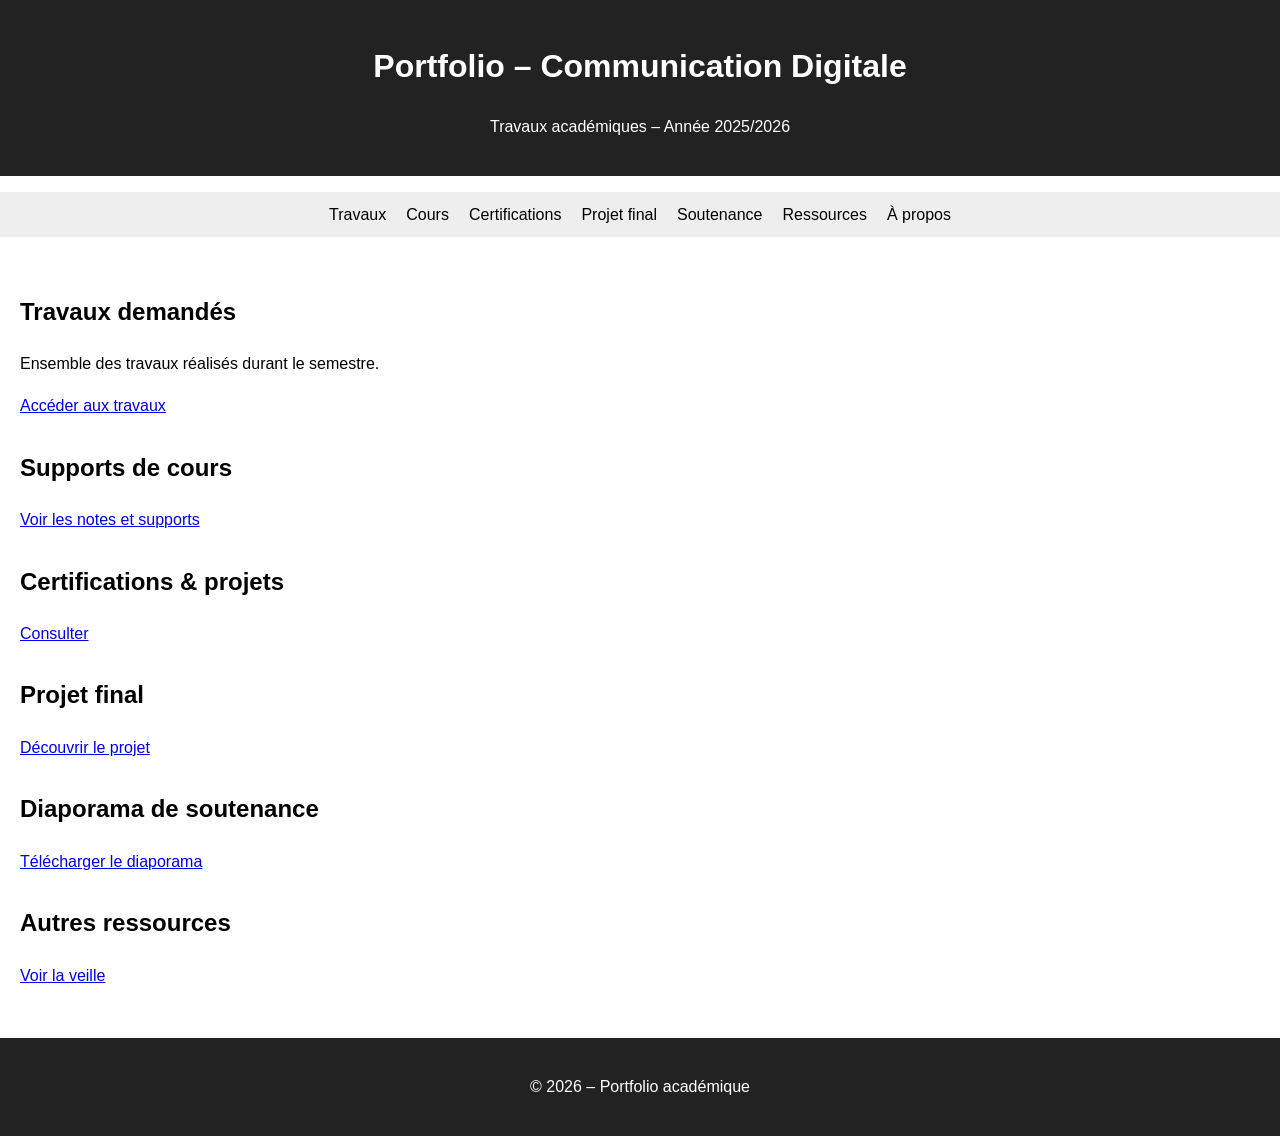
==== index.html @ 90d84c09 "Creation Portfolio" ====
<!DOCTYPE html>
<html lang="fr">
<head>
  <meta charset="UTF-8">
  <title>Portfolio – Communication Digitale</title>
  <link rel="stylesheet" href="css/style.css">
</head>
<body>

<header>
  <h1>Portfolio – Communication Digitale</h1>
  <p>Travaux académiques – Année 2025/2026</p>
</header>

<nav>
  <ul>
    <li><a href="#travaux">Travaux</a></li>
    <li><a href="#cours">Cours</a></li>
    <li><a href="#certifications">Certifications</a></li>
    <li><a href="#projet">Projet final</a></li>
    <li><a href="#soutenance">Soutenance</a></li>
    <li><a href="#ressources">Ressources</a></li>
    <li><a href="a-propos.html">À propos</a></li>
  </ul>
</nav>

<main>
  <section id="travaux">
    <h2>Travaux demandés</h2>
    <p>Ensemble des travaux réalisés durant le semestre.</p>
    <a href="travaux/">Accéder aux travaux</a>
  </section>

  <section id="cours">
    <h2>Supports de cours</h2>
    <a href="cours/">Voir les notes et supports</a>
  </section>

  <section id="certifications">
    <h2>Certifications & projets</h2>
    <a href="certifications/">Consulter</a>
  </section>

  <section id="projet">
    <h2>Projet final</h2>
    <a href="projet-final/description.html">Découvrir le projet</a>
  </section>

  <section id="soutenance">
    <h2>Diaporama de soutenance</h2>
    <a href="soutenance/diaporama.pdf">Télécharger le diaporama</a>
  </section>

  <section id="ressources">
    <h2>Autres ressources</h2>
    <a href="ressources/veille.md">Voir la veille</a>
  </section>
</main>

<footer>
  <p>© 2026 – Portfolio académique</p>
</footer>

<script src="js/main.js"></script>
</body>
</html>
---- css/style.css ----
body {
  font-family: Arial, sans-serif;
  margin: 0;
  line-height: 1.6;
}

header, footer {
  background: #222;
  color: #fff;
  text-align: center;
  padding: 20px;
}

nav ul {
  display: flex;
  justify-content: center;
  list-style: none;
  padding: 0;
  background: #eee;
}

nav ul li {
  margin: 10px;
}

nav ul li a {
  text-decoration: none;
  color: #000;
}

main {
  padding: 20px;
}

section {
  margin-bottom: 30px;
}
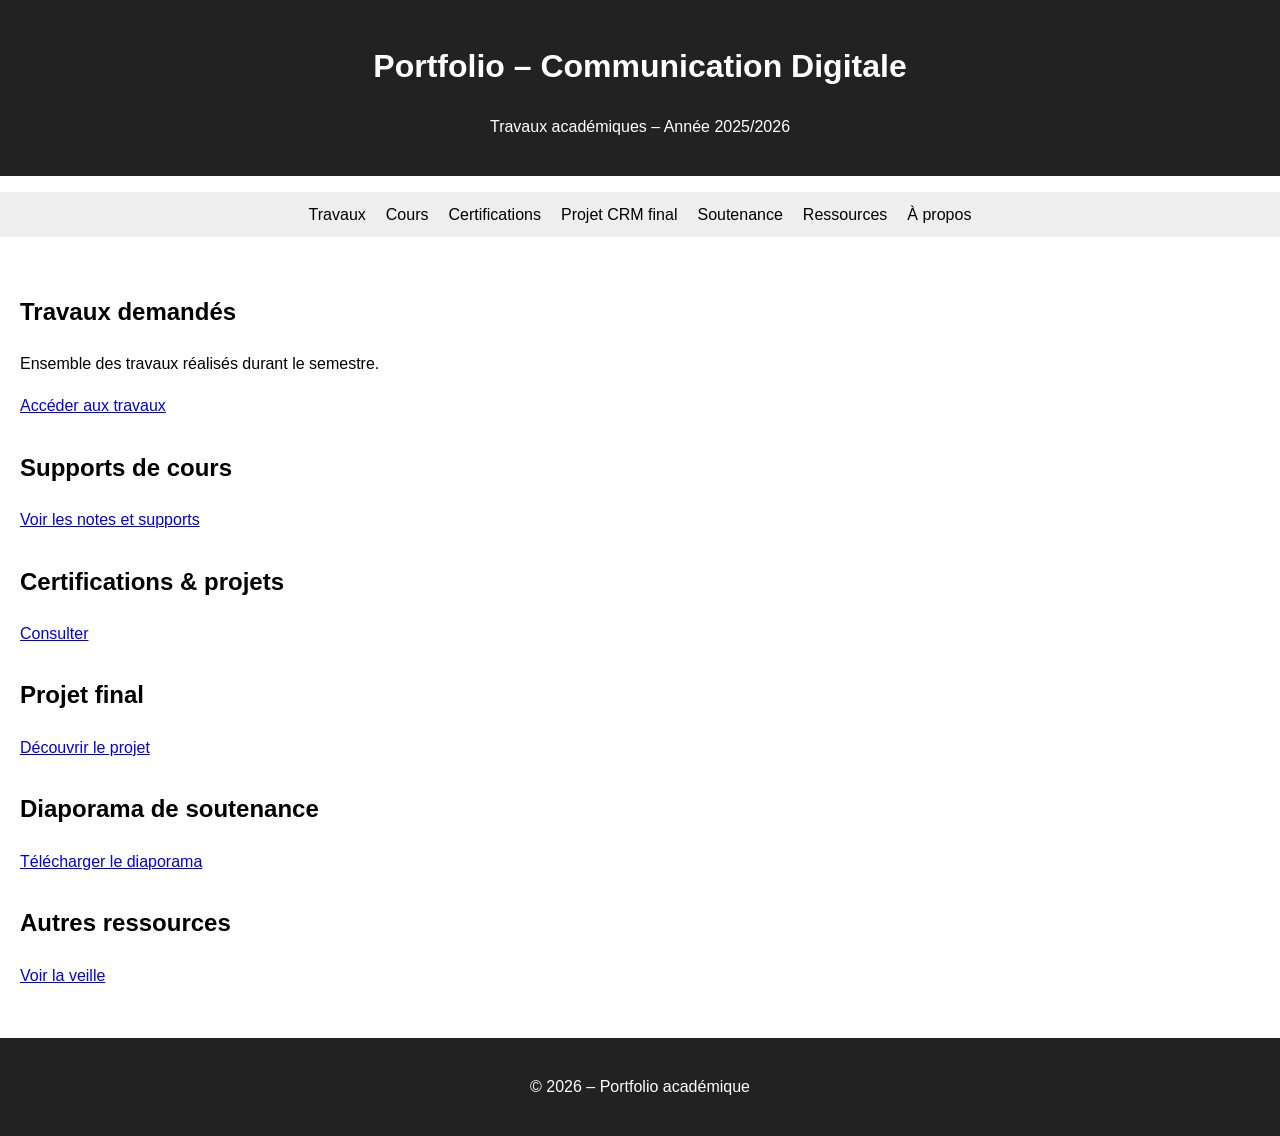
==== commit 714e86c0: "réglages" ====
--- a/index.html
+++ b/index.html
@@ -17,7 +17,7 @@
     <li><a href="#travaux">Travaux</a></li>
     <li><a href="#cours">Cours</a></li>
     <li><a href="#certifications">Certifications</a></li>
-    <li><a href="#projet">Projet final</a></li>
+    <li><a href="#projetCRM">Projet CRM final</a></li>
     <li><a href="#soutenance">Soutenance</a></li>
     <li><a href="#ressources">Ressources</a></li>
     <li><a href="a-propos.html">À propos</a></li>
@@ -43,7 +43,7 @@
 
   <section id="projet">
     <h2>Projet final</h2>
-    <a href="projet-final/description.html">Découvrir le projet</a>
+    <a href="projetCRM/">Découvrir le projet</a>
   </section>
 
   <section id="soutenance">
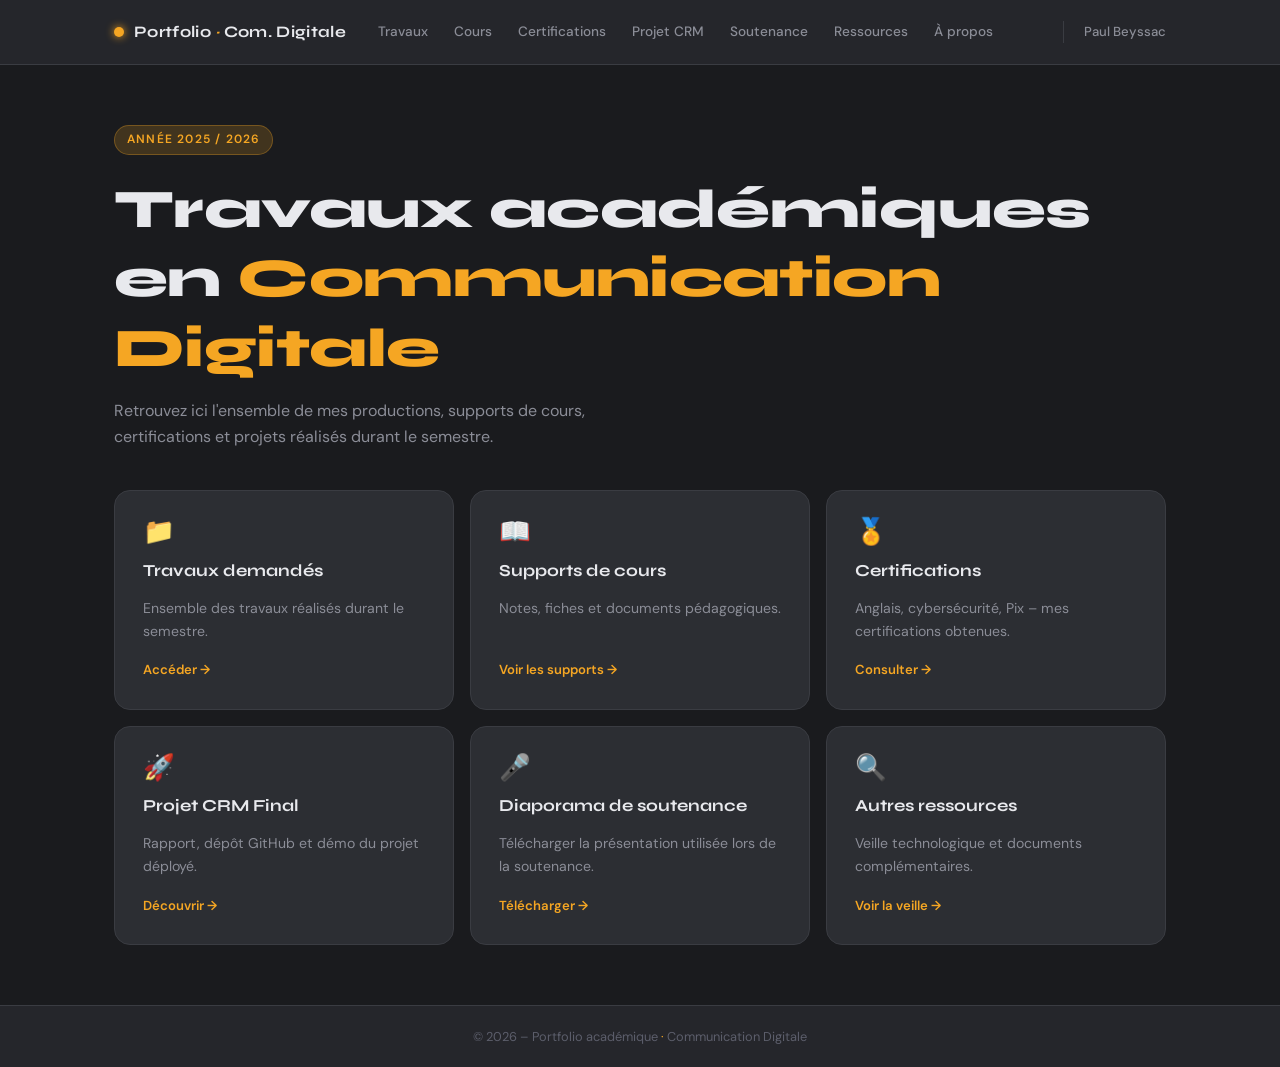
==== commit 1c253583: "Modernisation graphique" ====
--- a/index.html
+++ b/index.html
@@ -2,65 +2,91 @@
 <html lang="fr">
 <head>
   <meta charset="UTF-8">
+  <meta name="viewport" content="width=device-width, initial-scale=1.0">
   <title>Portfolio – Communication Digitale</title>
   <link rel="stylesheet" href="css/style.css">
 </head>
 <body>
 
 <header>
-  <h1>Portfolio – Communication Digitale</h1>
-  <p>Travaux académiques – Année 2025/2026</p>
+  <div class="header-inner">
+    <a href="index.html" class="header-brand">
+      <span class="logo-dot"></span>
+      <span>Portfolio <em style="color:var(--accent)">·</em> Com. Digitale</span>
+    </a>
+    <nav>
+      <ul>
+        <li><a href="travaux/">Travaux</a></li>
+        <li><a href="cours/">Cours</a></li>
+        <li><a href="certifications/">Certifications</a></li>
+        <li><a href="projetCRM/">Projet CRM</a></li>
+        <li><a href="soutenance/diaporama.pdf">Soutenance</a></li>
+        <li><a href="ressources/veille.md">Ressources</a></li>
+        <li><a href="a-propos.html">À propos</a></li>
+      </ul>
+    </nav>
+    <span class="header-name">Paul Beyssac</span>
+  </div>
 </header>
 
-<nav>
-  <ul>
-    <li><a href="#travaux">Travaux</a></li>
-    <li><a href="#cours">Cours</a></li>
-    <li><a href="#certifications">Certifications</a></li>
-    <li><a href="#projetCRM">Projet CRM final</a></li>
-    <li><a href="#soutenance">Soutenance</a></li>
-    <li><a href="#ressources">Ressources</a></li>
-    <li><a href="a-propos.html">À propos</a></li>
-  </ul>
-</nav>
-
 <main>
-  <section id="travaux">
-    <h2>Travaux demandés</h2>
-    <p>Ensemble des travaux réalisés durant le semestre.</p>
-    <a href="travaux/">Accéder aux travaux</a>
+  <section class="hero">
+    <span class="hero-tag">Année 2025 / 2026</span>
+    <h1>Travaux académiques<br>en <em>Communication Digitale</em></h1>
+    <p>Retrouvez ici l'ensemble de mes productions, supports de cours, certifications et projets réalisés durant le semestre.</p>
   </section>
 
-  <section id="cours">
-    <h2>Supports de cours</h2>
-    <a href="cours/">Voir les notes et supports</a>
-  </section>
+  <div class="sections-grid">
 
-  <section id="certifications">
-    <h2>Certifications & projets</h2>
-    <a href="certifications/">Consulter</a>
-  </section>
+    <a href="travaux/" class="card">
+      <div class="card-icon">📁</div>
+      <h2>Travaux demandés</h2>
+      <p>Ensemble des travaux réalisés durant le semestre.</p>
+      <span class="card-arrow">Accéder →</span>
+    </a>
 
-  <section id="projet">
-    <h2>Projet final</h2>
-    <a href="projetCRM/">Découvrir le projet</a>
-  </section>
+    <a href="cours/" class="card">
+      <div class="card-icon">📖</div>
+      <h2>Supports de cours</h2>
+      <p>Notes, fiches et documents pédagogiques.</p>
+      <span class="card-arrow">Voir les supports →</span>
+    </a>
 
-  <section id="soutenance">
-    <h2>Diaporama de soutenance</h2>
-    <a href="soutenance/diaporama.pdf">Télécharger le diaporama</a>
-  </section>
+    <a href="certifications/" class="card">
+      <div class="card-icon">🏅</div>
+      <h2>Certifications</h2>
+      <p>Anglais, cybersécurité, Pix – mes certifications obtenues.</p>
+      <span class="card-arrow">Consulter →</span>
+    </a>
 
-  <section id="ressources">
-    <h2>Autres ressources</h2>
-    <a href="ressources/veille.md">Voir la veille</a>
-  </section>
+    <a href="projetCRM/" class="card">
+      <div class="card-icon">🚀</div>
+      <h2>Projet CRM Final</h2>
+      <p>Rapport, dépôt GitHub et démo du projet déployé.</p>
+      <span class="card-arrow">Découvrir →</span>
+    </a>
+
+    <a href="soutenance/diaporama.pdf" class="card">
+      <div class="card-icon">🎤</div>
+      <h2>Diaporama de soutenance</h2>
+      <p>Télécharger la présentation utilisée lors de la soutenance.</p>
+      <span class="card-arrow">Télécharger →</span>
+    </a>
+
+    <a href="ressources/veille.md" class="card">
+      <div class="card-icon">🔍</div>
+      <h2>Autres ressources</h2>
+      <p>Veille technologique et documents complémentaires.</p>
+      <span class="card-arrow">Voir la veille →</span>
+    </a>
+
+  </div>
 </main>
 
 <footer>
-  <p>© 2026 – Portfolio académique</p>
+  <p>© 2026 – Portfolio académique <span>·</span> Communication Digitale</p>
 </footer>
 
 <script src="js/main.js"></script>
 </body>
-</html>
+</html>
--- a/css/style.css
+++ b/css/style.css
@@ -1,37 +1,472 @@
+@import url('https://fonts.googleapis.com/css2?family=Syne:wght@400;600;700;800&family=DM+Sans:wght@300;400;500&display=swap');
+
+/* ── Variables ── */
+:root {
+  --bg-base:      #1a1b1e;
+  --bg-elevated:  #25262b;
+  --bg-card:      #2c2e33;
+  --bg-hover:     #333540;
+  --border:       #3a3c42;
+  --accent:       #f5a623;
+  --accent-light: #fbbf4a;
+  --accent-glow:  rgba(245, 166, 35, 0.18);
+  --text-primary: #e8e9ed;
+  --text-muted:   #8b8d97;
+  --text-dim:     #5c5e6b;
+  --radius:       10px;
+  --radius-lg:    16px;
+}
+
+/* ── Reset & Base ── */
+*, *::before, *::after { box-sizing: border-box; margin: 0; padding: 0; }
+
+html { scroll-behavior: smooth; }
+
 body {
-  font-family: Arial, sans-serif;
-  margin: 0;
-  line-height: 1.6;
-}
-
-header, footer {
-  background: #222;
-  color: #fff;
+  font-family: 'DM Sans', sans-serif;
+  background: var(--bg-base);
+  color: var(--text-primary);
+  line-height: 1.65;
+  min-height: 100vh;
+}
+
+/* ── Header / Nav ── */
+header {
+  background: var(--bg-elevated);
+  border-bottom: 1px solid var(--border);
+  position: sticky;
+  top: 0;
+  z-index: 100;
+  backdrop-filter: blur(12px);
+}
+
+.header-inner {
+  max-width: 1100px;
+  margin: 0 auto;
+  padding: 0 24px;
+  display: flex;
+  align-items: center;
+  justify-content: space-between;
+  gap: 20px;
+  height: 64px;
+}
+
+.header-brand {
+  display: flex;
+  align-items: center;
+  gap: 10px;
+  text-decoration: none;
+}
+
+.header-brand .logo-dot {
+  width: 10px;
+  height: 10px;
+  border-radius: 50%;
+  background: var(--accent);
+  box-shadow: 0 0 8px var(--accent);
+  flex-shrink: 0;
+}
+
+.header-brand span {
+  font-family: 'Syne', sans-serif;
+  font-weight: 700;
+  font-size: 1rem;
+  color: var(--text-primary);
+  letter-spacing: 0.02em;
+}
+
+.header-name {
+  font-size: 0.82rem;
+  font-weight: 500;
+  color: var(--text-muted);
+  white-space: nowrap;
+  margin-left: auto;
+  padding-left: 20px;
+  border-left: 1px solid var(--border);
+}
+
+nav ul {
+  display: flex;
+  list-style: none;
+  gap: 2px;
+  flex-wrap: wrap;
+}
+
+nav ul li a {
+  display: block;
+  padding: 6px 12px;
+  font-size: 0.85rem;
+  font-weight: 500;
+  color: var(--text-muted);
+  text-decoration: none;
+  border-radius: 6px;
+  transition: color 0.2s, background 0.2s;
+  white-space: nowrap;
+}
+
+nav ul li a:hover,
+nav ul li a.active {
+  color: var(--accent);
+  background: var(--accent-glow);
+}
+
+/* ── Hero (index uniquement) ── */
+.hero {
+  max-width: 1100px;
+  margin: 60px auto 40px;
+  padding: 0 24px;
+}
+
+.hero-tag {
+  display: inline-block;
+  background: var(--accent-glow);
+  color: var(--accent);
+  font-size: 0.75rem;
+  font-weight: 600;
+  letter-spacing: 0.1em;
+  text-transform: uppercase;
+  padding: 4px 12px;
+  border-radius: 20px;
+  border: 1px solid rgba(245,166,35,0.3);
+  margin-bottom: 20px;
+}
+
+.hero h1 {
+  font-family: 'Syne', sans-serif;
+  font-size: clamp(2rem, 5vw, 3.4rem);
+  font-weight: 800;
+  line-height: 1.28;
+  letter-spacing: -0.01em;
+  color: var(--text-primary);
+}
+
+.hero h1 em {
+  font-style: normal;
+  color: var(--accent);
+}
+
+.hero p {
+  margin-top: 14px;
+  font-size: 1rem;
+  color: var(--text-muted);
+  max-width: 480px;
+}
+
+/* ── Grid de sections (index) ── */
+.sections-grid {
+  max-width: 1100px;
+  margin: 0 auto 60px;
+  padding: 0 24px;
+  display: grid;
+  grid-template-columns: repeat(auto-fill, minmax(280px, 1fr));
+  gap: 16px;
+}
+
+.card {
+  background: var(--bg-card);
+  border: 1px solid var(--border);
+  border-radius: var(--radius-lg);
+  padding: 28px;
+  display: flex;
+  flex-direction: column;
+  gap: 12px;
+  transition: border-color 0.2s, transform 0.2s, box-shadow 0.2s;
+  text-decoration: none;
+  color: inherit;
+}
+
+.card:hover {
+  border-color: var(--accent);
+  transform: translateY(-3px);
+  box-shadow: 0 8px 32px rgba(0,0,0,0.4), 0 0 0 1px rgba(245,166,35,0.15);
+}
+
+.card-icon {
+  font-size: 1.6rem;
+  line-height: 1;
+}
+
+.card h2 {
+  font-family: 'Syne', sans-serif;
+  font-size: 1.05rem;
+  font-weight: 700;
+  color: var(--text-primary);
+}
+
+.card p {
+  font-size: 0.88rem;
+  color: var(--text-muted);
+  flex: 1;
+}
+
+.card-arrow {
+  display: inline-flex;
+  align-items: center;
+  gap: 6px;
+  font-size: 0.82rem;
+  font-weight: 600;
+  color: var(--accent);
+  margin-top: 4px;
+}
+
+/* ── Page intérieure ── */
+.page-content {
+  max-width: 860px;
+  margin: 0 auto;
+  padding: 48px 24px 80px;
+}
+
+.page-title {
+  font-family: 'Syne', sans-serif;
+  font-size: clamp(1.6rem, 4vw, 2.4rem);
+  font-weight: 800;
+  line-height: 1.3;
+  letter-spacing: -0.01em;
+  color: var(--text-primary);
+  margin-bottom: 8px;
+}
+
+.page-title span {
+  color: var(--accent);
+}
+
+.page-subtitle {
+  color: var(--text-muted);
+  font-size: 0.95rem;
+  margin-bottom: 36px;
+  padding-bottom: 24px;
+  border-bottom: 1px solid var(--border);
+}
+
+/* ── Liste de boutons-fichiers ── */
+.file-list {
+  display: flex;
+  flex-direction: column;
+  gap: 10px;
+  list-style: none;
+}
+
+.file-list li a,
+.btn-file {
+  display: flex;
+  align-items: center;
+  gap: 14px;
+  background: var(--bg-card);
+  border: 1px solid var(--border);
+  border-radius: var(--radius);
+  padding: 14px 20px;
+  color: var(--text-primary);
+  text-decoration: none;
+  font-size: 0.92rem;
+  font-weight: 500;
+  transition: border-color 0.2s, background 0.2s, transform 0.15s;
+  cursor: pointer;
+  width: 100%;
+  text-align: left;
+}
+
+.file-list li a:hover,
+.btn-file:hover {
+  border-color: var(--accent);
+  background: var(--bg-hover);
+  transform: translateX(4px);
+}
+
+.file-list li a .file-icon,
+.btn-file .file-icon {
+  width: 36px;
+  height: 36px;
+  border-radius: 8px;
+  background: var(--accent-glow);
+  border: 1px solid rgba(245,166,35,0.25);
+  display: flex;
+  align-items: center;
+  justify-content: center;
+  font-size: 1rem;
+  flex-shrink: 0;
+  color: var(--accent);
+}
+
+.file-list li a .file-label,
+.btn-file .file-label {
+  flex: 1;
+}
+
+.file-list li a .file-action,
+.btn-file .file-action {
+  font-size: 0.78rem;
+  color: var(--text-dim);
+  display: flex;
+  align-items: center;
+  gap: 4px;
+}
+
+/* ── Lien externe (GitHub, Vercel…) ── */
+.btn-external {
+  background: var(--bg-elevated);
+  border-color: var(--accent);
+}
+
+.btn-external .file-action {
+  color: var(--accent) !important;
+}
+
+/* ── Bouton de retour ── */
+.btn-back {
+  display: inline-flex;
+  align-items: center;
+  gap: 8px;
+  padding: 9px 18px;
+  background: transparent;
+  border: 1px solid var(--border);
+  border-radius: var(--radius);
+  color: var(--text-muted);
+  text-decoration: none;
+  font-size: 0.85rem;
+  font-weight: 500;
+  transition: border-color 0.2s, color 0.2s;
+  margin-top: 32px;
+}
+
+.btn-back:hover {
+  border-color: var(--accent);
+  color: var(--accent);
+}
+
+/* ── Footer ── */
+footer {
+  background: var(--bg-elevated);
+  border-top: 1px solid var(--border);
   text-align: center;
   padding: 20px;
-}
-
-nav ul {
-  display: flex;
+  font-size: 0.8rem;
+  color: var(--text-dim);
+}
+
+footer span {
+  color: var(--accent);
+}
+
+/* ── PDF Viewer Cards ── */
+.cert-grid {
+  display: grid;
+  grid-template-columns: repeat(auto-fill, minmax(280px, 1fr));
+  gap: 20px;
+  margin-bottom: 16px;
+}
+
+.cert-card {
+  background: var(--bg-card);
+  border: 1px solid var(--border);
+  border-radius: var(--radius-lg);
+  overflow: hidden;
+  transition: border-color 0.2s, box-shadow 0.2s;
+  display: flex;
+  flex-direction: column;
+}
+
+.cert-card:hover {
+  border-color: var(--accent);
+  box-shadow: 0 6px 24px rgba(0,0,0,0.35), 0 0 0 1px rgba(245,166,35,0.12);
+}
+
+.cert-card-header {
+  padding: 16px 18px 12px;
+  display: flex;
+  align-items: center;
+  gap: 10px;
+  border-bottom: 1px solid var(--border);
+}
+
+.cert-card-header .cert-icon {
+  font-size: 1.2rem;
+  width: 34px;
+  height: 34px;
+  border-radius: 8px;
+  background: var(--accent-glow);
+  border: 1px solid rgba(245,166,35,0.25);
+  display: flex;
+  align-items: center;
   justify-content: center;
-  list-style: none;
-  padding: 0;
-  background: #eee;
-}
-
-nav ul li {
-  margin: 10px;
-}
-
-nav ul li a {
-  text-decoration: none;
-  color: #000;
-}
-
-main {
+  flex-shrink: 0;
+}
+
+.cert-card-header h3 {
+  font-family: 'Syne', sans-serif;
+  font-size: 0.9rem;
+  font-weight: 700;
+  color: var(--text-primary);
+  line-height: 1.3;
+}
+
+.cert-pdf-frame {
+  flex: 1;
+  min-height: 340px;
+  background: #111;
+  position: relative;
+}
+
+.cert-pdf-frame iframe {
+  width: 100%;
+  height: 340px;
+  border: none;
+  display: block;
+}
+
+.cert-pdf-fallback {
+  display: none;
+  flex-direction: column;
+  align-items: center;
+  justify-content: center;
+  height: 340px;
+  gap: 10px;
+  color: var(--text-muted);
+  font-size: 0.85rem;
+  text-align: center;
   padding: 20px;
 }
 
-section {
-  margin-bottom: 30px;
+.cert-pdf-fallback .fallback-icon {
+  font-size: 2.5rem;
+}
+
+.cert-card-footer {
+  padding: 12px 18px;
+  border-top: 1px solid var(--border);
+  display: flex;
+  justify-content: flex-end;
+}
+
+.btn-download {
+  display: inline-flex;
+  align-items: center;
+  gap: 7px;
+  padding: 7px 16px;
+  background: var(--accent-glow);
+  border: 1px solid rgba(245,166,35,0.35);
+  border-radius: 8px;
+  color: var(--accent);
+  text-decoration: none;
+  font-size: 0.82rem;
+  font-weight: 600;
+  transition: background 0.2s, border-color 0.2s;
+}
+
+.btn-download:hover {
+  background: rgba(245,166,35,0.28);
+  border-color: var(--accent);
+}
+
+/* ── Scrollbar ── */
+::-webkit-scrollbar { width: 6px; }
+::-webkit-scrollbar-track { background: var(--bg-base); }
+::-webkit-scrollbar-thumb { background: var(--border); border-radius: 3px; }
+::-webkit-scrollbar-thumb:hover { background: var(--accent); }
+
+/* ── Responsive ── */
+@media (max-width: 700px) {
+  .header-inner { flex-direction: column; height: auto; padding: 12px 16px; gap: 8px; }
+  nav ul { gap: 0; justify-content: center; }
+  nav ul li a { padding: 5px 9px; font-size: 0.78rem; }
+  .sections-grid { grid-template-columns: 1fr; }
 }
